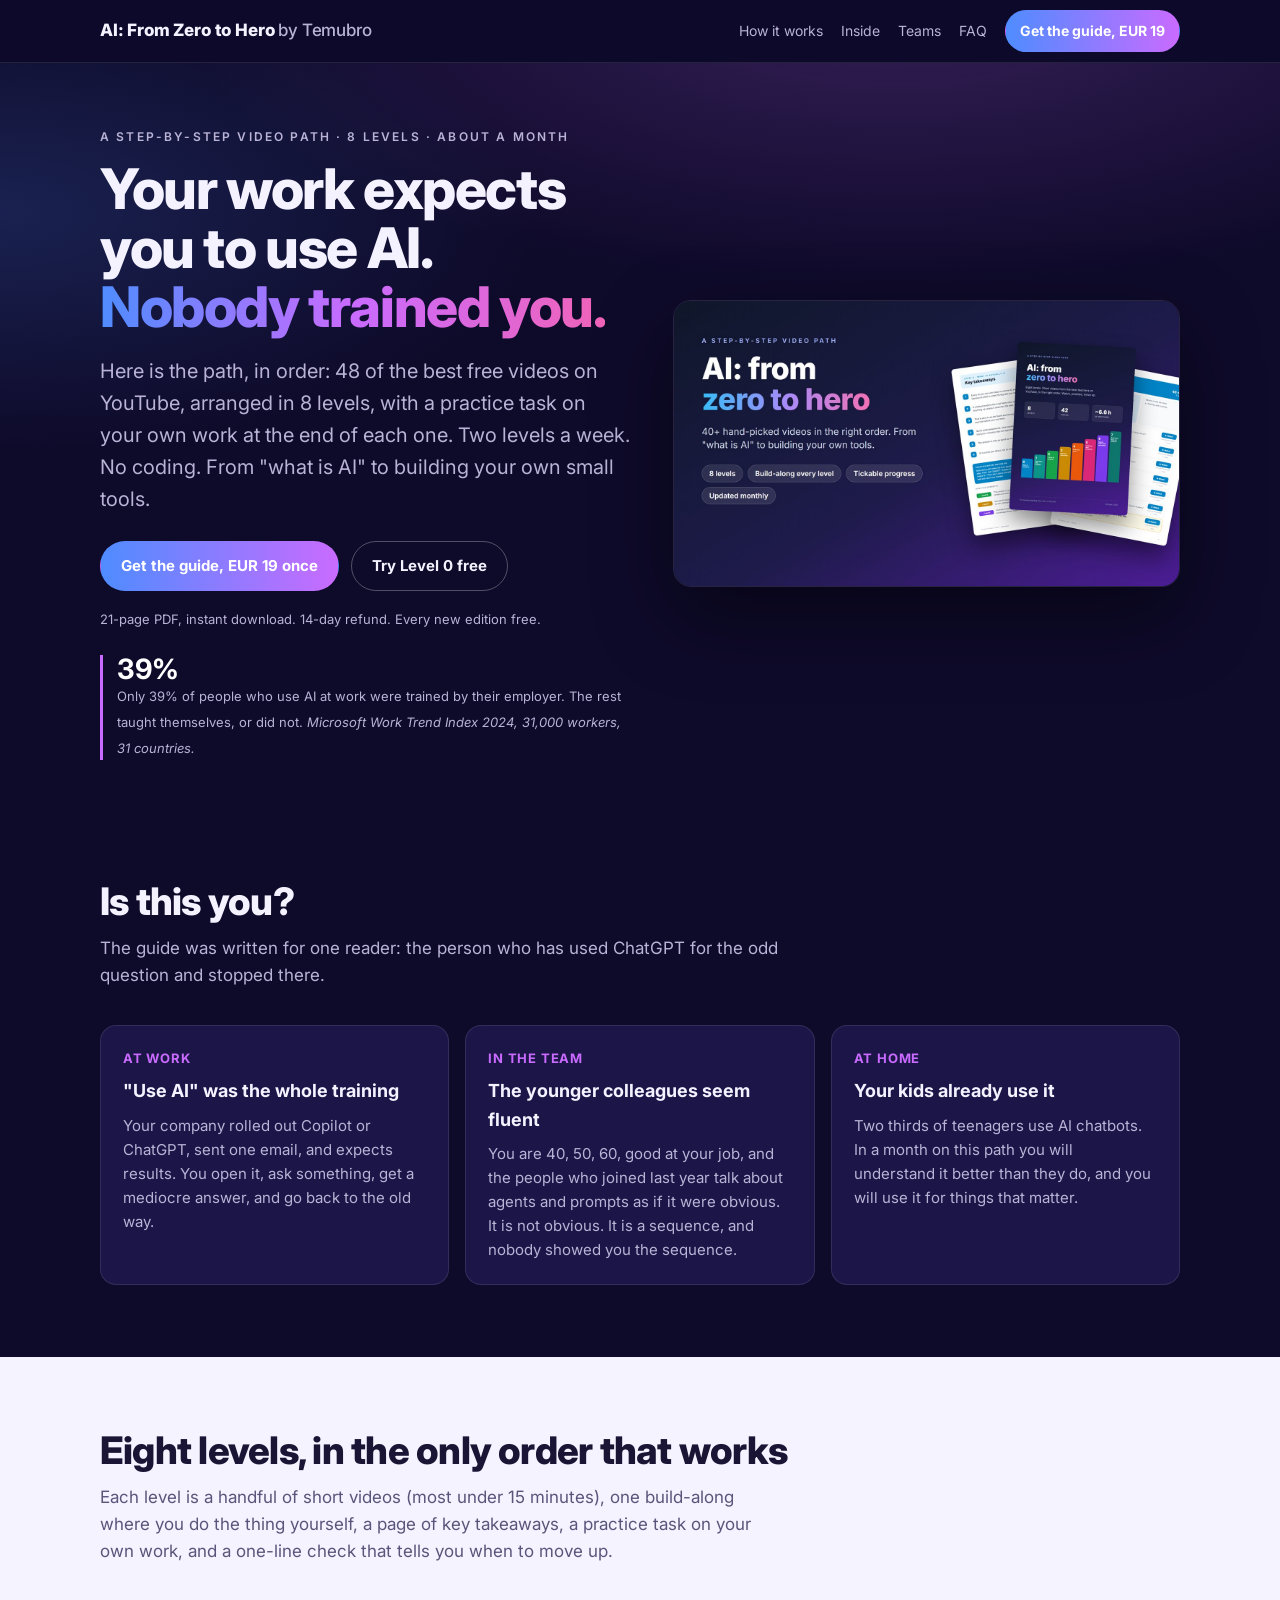
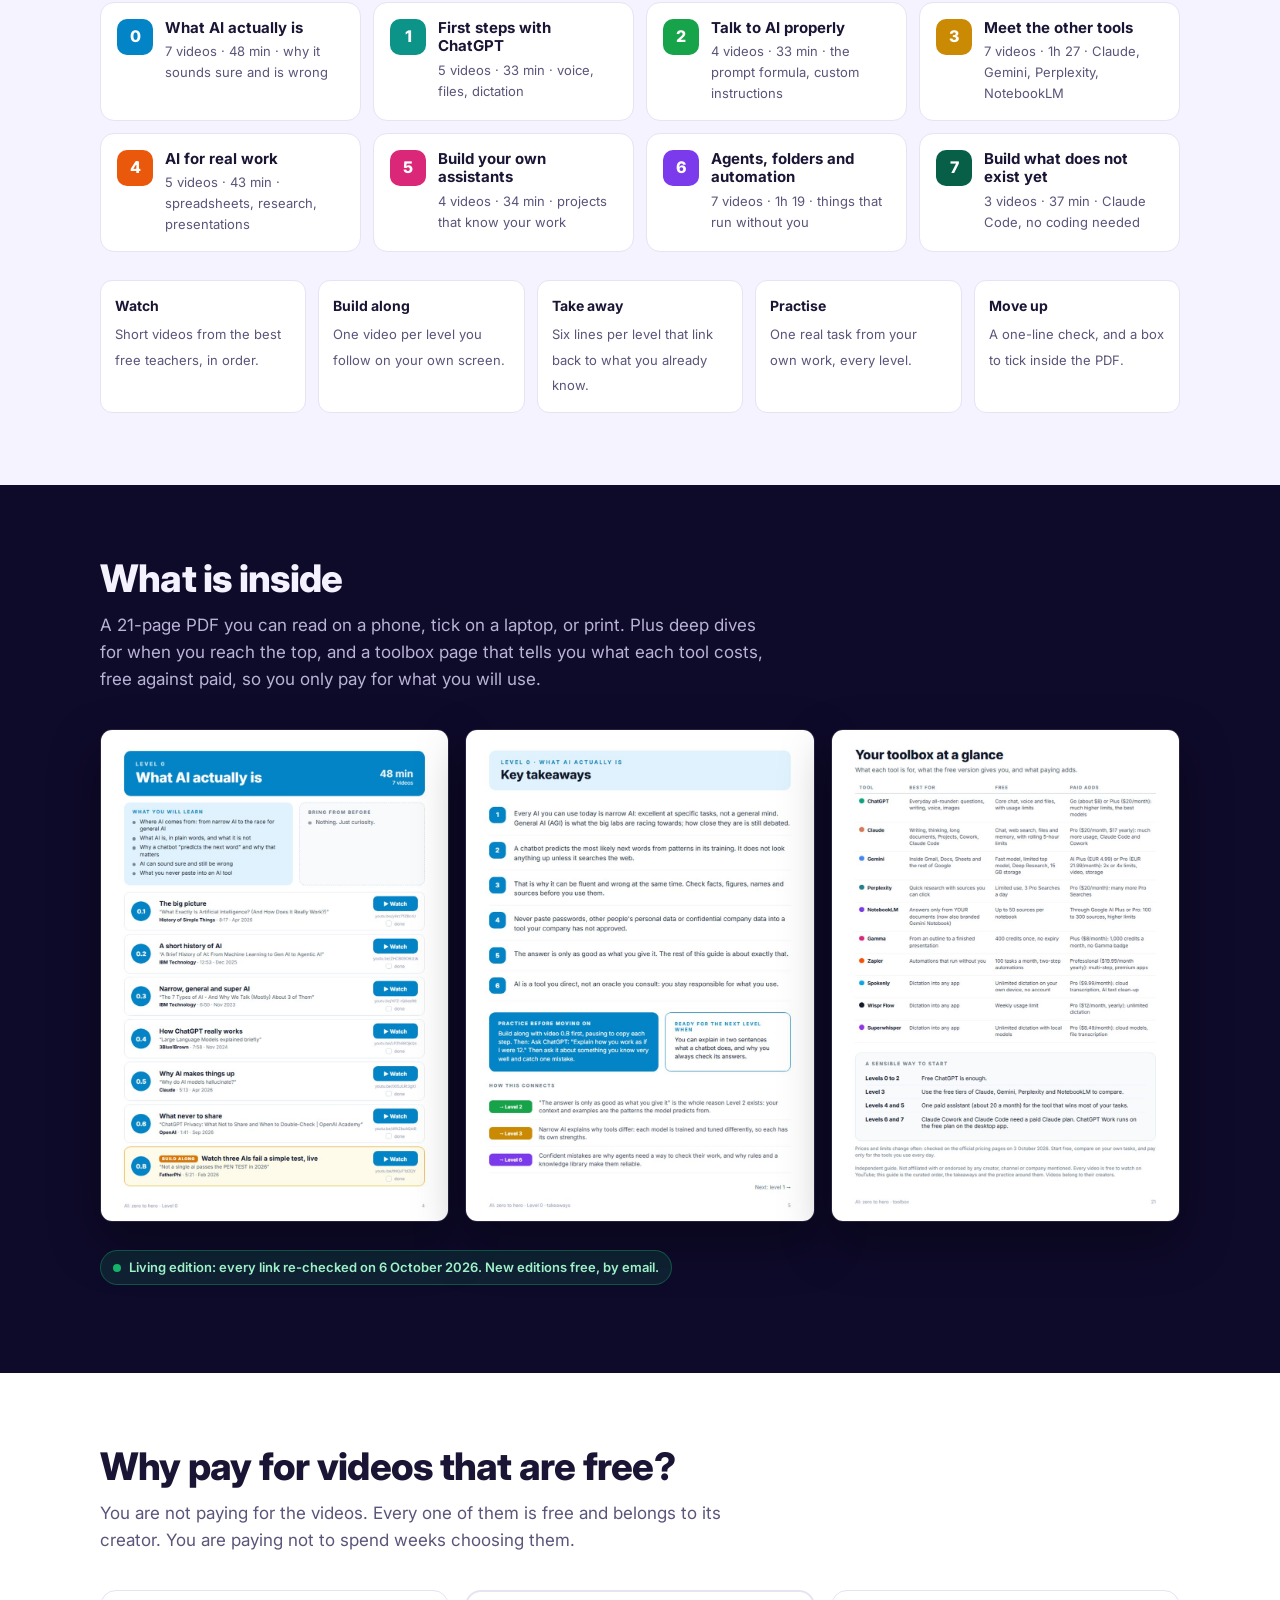
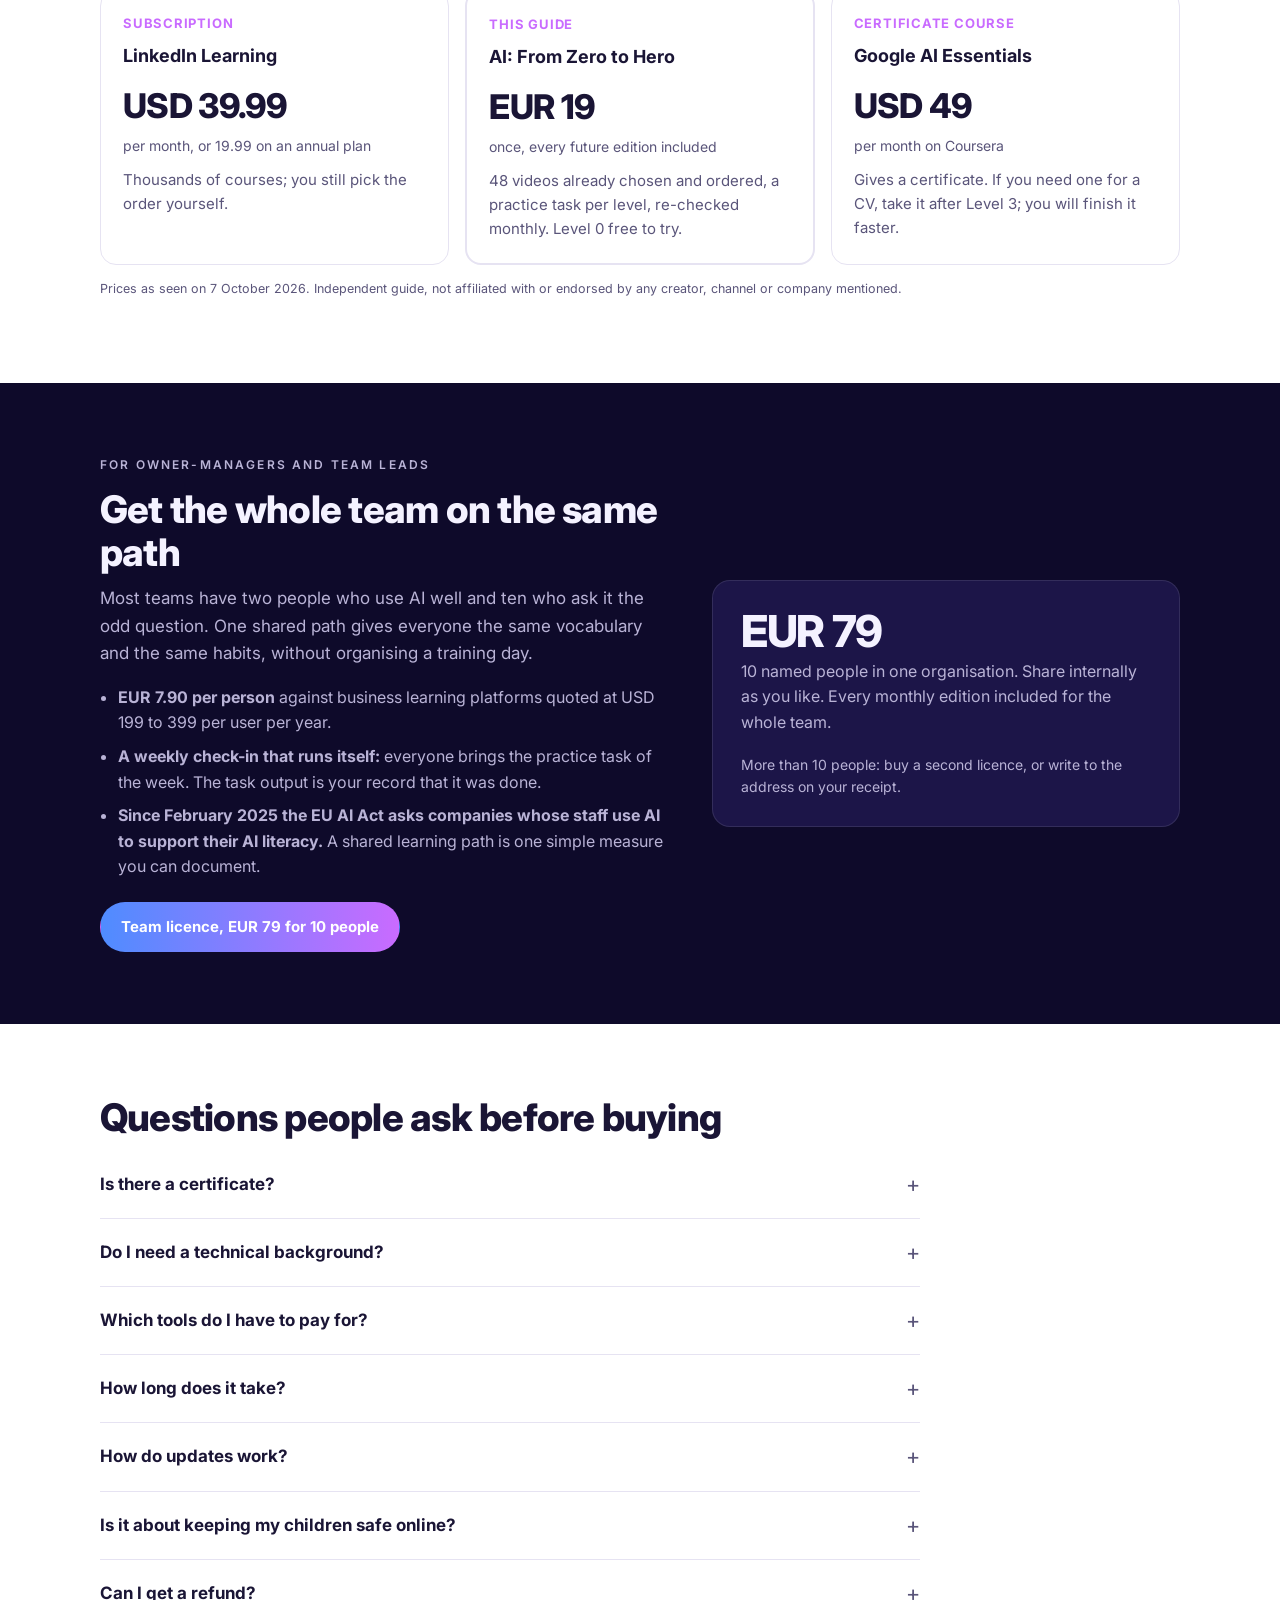
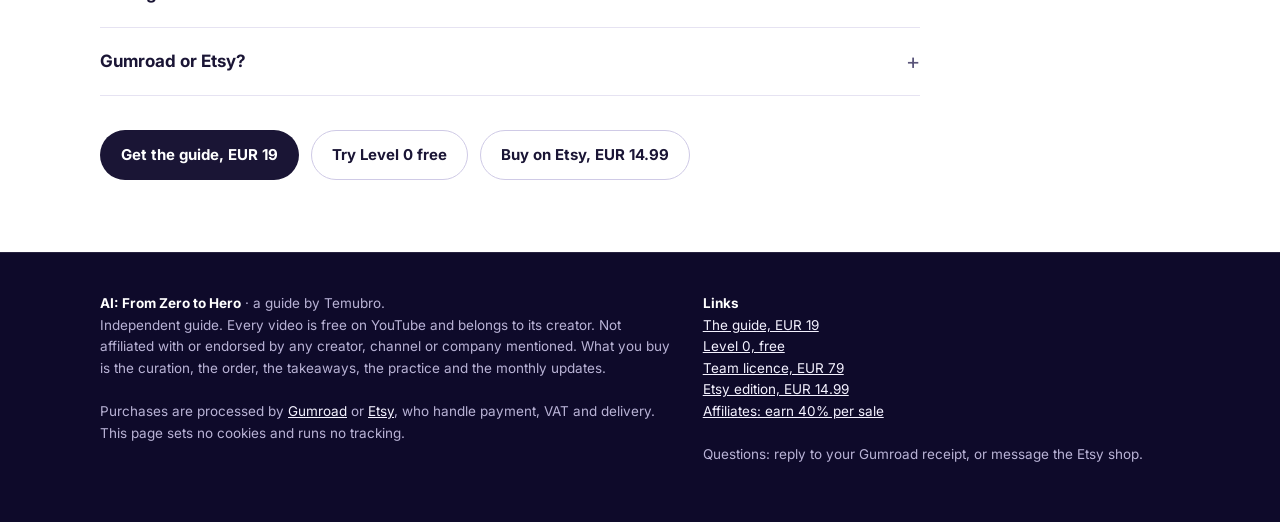
==== index.html @ 5632b6b6 "Landing page v1: AI: From Zero to Hero" ====
<!DOCTYPE html>
<html lang="en">
<head>
<meta charset="utf-8">
<meta name="viewport" content="width=device-width, initial-scale=1">
<title>AI: From Zero to Hero. Learn to use AI at work in about a month, step by step</title>
<meta name="description" content="Your work expects you to use AI and nobody trained you. A step-by-step path of 48 free videos in the right order, with a practice task on your own work at every level. 8 levels, about a month, EUR 19 once. Level 0 is free.">
<link rel="canonical" href="https://temubr0.github.io/">
<meta property="og:type" content="product">
<meta property="og:title" content="AI: From Zero to Hero. Learn to use AI at work in about a month">
<meta property="og:description" content="48 free videos in the right order, a practice task on your own work at every level, re-checked monthly. 8 levels, about a month, EUR 19 once. Level 0 is free.">
<meta property="og:image" content="https://temubr0.github.io/img/og.jpg">
<meta property="og:url" content="https://temubr0.github.io/">
<meta name="twitter:card" content="summary_large_image">
<link rel="icon" href="img/icon.jpg">
<link rel="preconnect" href="https://fonts.googleapis.com">
<link rel="preconnect" href="https://fonts.gstatic.com" crossorigin>
<link href="https://fonts.googleapis.com/css2?family=Inter:wght@400;500;600;700;800&display=swap" rel="stylesheet">
<script type="application/ld+json">
{"@context":"https://schema.org","@type":"Product","name":"AI: From Zero to Hero. The Step-by-Step Video Path","description":"A 21-page PDF guide: 48 hand-picked free YouTube videos arranged in 8 levels, with key takeaways, a practice task and a readiness check per level. Re-verified monthly, every new edition free.","image":"https://temubr0.github.io/img/og.jpg","brand":{"@type":"Brand","name":"Temubro"},"offers":[{"@type":"Offer","price":"19.00","priceCurrency":"EUR","availability":"https://schema.org/InStock","url":"https://temubro.gumroad.com/l/ai-zero-to-hero","name":"Single edition"},{"@type":"Offer","price":"79.00","priceCurrency":"EUR","availability":"https://schema.org/InStock","url":"https://temubro.gumroad.com/l/team-10","name":"Team licence, 10 people"},{"@type":"Offer","price":"0","priceCurrency":"EUR","availability":"https://schema.org/InStock","url":"https://temubro.gumroad.com/l/level-0","name":"Level 0, free"}]}
</script>
<script type="application/ld+json">
{"@context":"https://schema.org","@type":"FAQPage","mainEntity":[
{"@type":"Question","name":"Is there a certificate?","acceptedAnswer":{"@type":"Answer","text":"No. This guide gets you using AI at work. If you need a certificate for a CV, take a certificate course after Level 3; you will finish it faster."}},
{"@type":"Question","name":"Why pay for videos that are free on YouTube?","acceptedAnswer":{"@type":"Answer","text":"You are not paying for the videos. You are paying not to spend weeks choosing them: the order, the takeaways, the practice tasks and the monthly link check are what you buy. Level 0 is free, try it first."}},
{"@type":"Question","name":"Do I need a technical background?","acceptedAnswer":{"@type":"Answer","text":"No. Level 0 starts from what AI actually is. Level 7 has you building a small tool with Claude Code, without writing code."}},
{"@type":"Question","name":"Which tools do I have to pay for?","acceptedAnswer":{"@type":"Answer","text":"None until Level 3. The free versions of ChatGPT, Claude and Gemini are enough for the first levels. The toolbox page lists what each paid plan adds and what it costs, so you decide."}},
{"@type":"Question","name":"How do updates work?","acceptedAnswer":{"@type":"Answer","text":"Every link is re-checked once a month and newer videos replace the old ones. Gumroad buyers receive each new edition by email, free. Etsy buyers register once, free, for the same updates."}},
{"@type":"Question","name":"Can I get a refund?","acceptedAnswer":{"@type":"Answer","text":"Yes, within 14 days of purchase on Gumroad, no questions asked. If a file does not open or a link is dead, write first and it is fixed the same day."}}
]}
</script>
<style>
:root{--bg:#0E0A2A;--bg2:#160F3D;--ink:#F4F2FF;--muted:#B9B3D6;--card:#1C1548;--line:rgba(255,255,255,0.10);--g1:#4F8CFF;--g2:#C96BFF;--pink:#F063B8;--light:#FFFFFF;--lightink:#1A1535;--lightmuted:#5A557A;--lightline:#E6E3F2;--tint:#F5F3FF;--green:#17B26A}
*{box-sizing:border-box}
html{scroll-behavior:smooth}
body{margin:0;font-family:Inter,system-ui,-apple-system,"Segoe UI",Roboto,sans-serif;background:var(--bg);color:var(--ink);line-height:1.6;-webkit-font-smoothing:antialiased}
a{color:inherit}
img{max-width:100%;height:auto;display:block}
.wrap{max-width:1120px;margin:0 auto;padding:0 20px}
.grad{background:linear-gradient(90deg,var(--g1),var(--g2),var(--pink));-webkit-background-clip:text;background-clip:text;color:transparent}
/* nav */
.nav{position:sticky;top:0;z-index:50;background:rgba(14,10,42,0.85);backdrop-filter:saturate(160%) blur(10px);border-bottom:1px solid var(--line)}
.nav .wrap{display:flex;align-items:center;justify-content:space-between;height:62px}
.brand{font-weight:800;letter-spacing:-0.01em;text-decoration:none;font-size:17px}
.brand span{color:var(--muted);font-weight:500}
.navlinks{display:flex;gap:18px;align-items:center}
.navlinks a.lnk{color:var(--muted);text-decoration:none;font-size:14px}
.btn{display:inline-flex;align-items:center;justify-content:center;gap:8px;padding:12px 20px;border-radius:999px;font-weight:700;text-decoration:none;font-size:15px;border:1px solid transparent;transition:transform .12s ease,opacity .12s ease;white-space:nowrap}
.btn:hover{transform:translateY(-1px)}
.btn.primary{background:linear-gradient(90deg,var(--g1),var(--g2));color:#fff}
.btn.ghost{border-color:rgba(255,255,255,0.28);color:var(--ink);background:transparent}
.btn.light{background:var(--lightink);color:#fff}
.btn.small{padding:9px 14px;font-size:14px}
/* hero */
.hero{padding:64px 0 48px;background:radial-gradient(1200px 500px at 70% -10%,rgba(201,107,255,0.22),transparent 60%),radial-gradient(900px 400px at 0% 20%,rgba(79,140,255,0.18),transparent 60%)}
.hero .wrap{display:grid;grid-template-columns:1.05fr 1fr;gap:40px;align-items:center}
.eyebrow{font-size:12px;letter-spacing:0.18em;text-transform:uppercase;color:var(--muted);font-weight:600;margin:0 0 14px}
h1{font-size:clamp(34px,5vw,56px);line-height:1.05;letter-spacing:-0.025em;margin:0 0 18px;font-weight:800}
.lead{font-size:clamp(17px,1.6vw,20px);color:var(--muted);margin:0 0 26px;max-width:560px}
.ctas{display:flex;gap:12px;flex-wrap:wrap;align-items:center}
.ctas .note{font-size:13px;color:var(--muted);width:100%;margin-top:6px}
.herocard{border-radius:18px;overflow:hidden;box-shadow:0 30px 80px rgba(0,0,0,0.45);border:1px solid var(--line)}
.stat{margin-top:26px;display:flex;gap:14px;align-items:flex-start;border-left:3px solid var(--g2);padding-left:14px;max-width:560px}
.stat b{font-size:28px;line-height:1;display:block;color:#fff}
.stat span{font-size:13px;color:var(--muted)}
/* generic sections */
section{padding:72px 0}
section.light{background:var(--light);color:var(--lightink)}
section.tint{background:var(--tint);color:var(--lightink)}
h2{font-size:clamp(26px,3.4vw,38px);letter-spacing:-0.02em;line-height:1.12;margin:0 0 12px;font-weight:800}
.sub{font-size:17px;color:var(--muted);max-width:680px;margin:0 0 36px}
section.light .sub,section.tint .sub{color:var(--lightmuted)}
.cards{display:grid;grid-template-columns:repeat(3,1fr);gap:16px}
.card{background:var(--card);border:1px solid var(--line);border-radius:16px;padding:22px}
.card h3{margin:0 0 8px;font-size:18px}
.card p{margin:0;color:var(--muted);font-size:15px}
section.light .card,section.tint .card{background:#fff;border-color:var(--lightline)}
section.light .card p,section.tint .card p{color:var(--lightmuted)}
.q{font-size:13px;color:var(--g2);font-weight:700;letter-spacing:0.06em;text-transform:uppercase;margin-bottom:8px;display:block}
/* levels */
.levels{display:grid;grid-template-columns:repeat(4,1fr);gap:12px}
.lv{background:#fff;border:1px solid var(--lightline);border-radius:14px;padding:16px;display:flex;gap:12px;align-items:flex-start}
.lv .n{width:36px;height:36px;border-radius:10px;color:#fff;font-weight:800;display:flex;align-items:center;justify-content:center;flex-shrink:0}
.lv b{display:block;font-size:15px;line-height:1.25}
.lv small{color:var(--lightmuted);font-size:13px;display:block;margin-top:4px}
.mech{display:grid;grid-template-columns:repeat(5,1fr);gap:12px;margin-top:28px}
.mech div{background:#fff;border:1px solid var(--lightline);border-radius:12px;padding:14px}
.mech div b{display:block;font-size:14px;margin-bottom:4px}
.mech div span{font-size:13px;color:var(--lightmuted)}
/* gallery */
.gal{display:grid;grid-template-columns:repeat(3,1fr);gap:16px}
.gal img{border-radius:12px;border:1px solid var(--line);box-shadow:0 20px 50px rgba(0,0,0,0.35)}
/* compare */
.cmp{display:grid;grid-template-columns:repeat(3,1fr);gap:16px}
.cmp .card{text-align:left}
.cmp .price{font-size:34px;font-weight:800;letter-spacing:-0.02em;margin:6px 0 2px}
.cmp .per{color:var(--lightmuted);font-size:14px}
.cmp .hi{border:2px solid var(--g2)}
.fine{font-size:12.5px;color:var(--lightmuted);margin-top:14px}
/* team */
.team{display:grid;grid-template-columns:1.1fr 0.9fr;gap:40px;align-items:center}
.team ul{padding-left:18px;color:var(--muted);margin:0 0 22px}
.team li{margin-bottom:8px}
.pricebox{background:var(--card);border:1px solid var(--line);border-radius:18px;padding:28px}
.pricebox .big{font-size:44px;font-weight:800;letter-spacing:-0.03em;line-height:1}
.pricebox .sm{color:var(--muted);margin:6px 0 18px}
/* faq */
.faq{max-width:820px}
details{border-bottom:1px solid var(--lightline);padding:16px 0}
summary{cursor:pointer;font-weight:700;font-size:17px;list-style:none;display:flex;justify-content:space-between;align-items:center}
summary::after{content:"+";font-weight:400;font-size:22px;color:var(--lightmuted)}
details[open] summary::after{content:"\2013"}
details p{margin:10px 0 0;color:var(--lightmuted)}
/* footer */
footer{padding:40px 0 56px;border-top:1px solid var(--line);color:var(--muted);font-size:13.5px}
footer .wrap{display:grid;grid-template-columns:1.2fr 1fr;gap:30px}
footer a{color:var(--ink)}
.updated{display:inline-flex;align-items:center;gap:8px;background:rgba(23,178,106,0.14);border:1px solid rgba(23,178,106,0.35);color:#9FF0C8;border-radius:999px;padding:6px 12px;font-size:13px;font-weight:600}
.updated i{width:8px;height:8px;border-radius:50%;background:var(--green);display:inline-block}
@media (max-width:900px){
 .hero .wrap{grid-template-columns:1fr}
 .hero{padding:44px 0 36px}
 .cards,.cmp,.gal{grid-template-columns:1fr}
 .levels{grid-template-columns:1fr 1fr}
 .mech{grid-template-columns:1fr 1fr}
 .team{grid-template-columns:1fr}
 footer .wrap{grid-template-columns:1fr}
 .navlinks a.lnk{display:none}
 section{padding:56px 0}
}
@media (max-width:520px){.levels{grid-template-columns:1fr}.mech{grid-template-columns:1fr}.brand span{display:none}.brand{font-size:15px}.btn.small{padding:8px 12px;font-size:13px}.hero .ctas .btn{width:100%}}
</style>
</head>
<body>

<nav class="nav"><div class="wrap">
  <a class="brand" href="#top">AI: From Zero to Hero <span>by Temubro</span></a>
  <div class="navlinks">
    <a class="lnk" href="#how">How it works</a>
    <a class="lnk" href="#inside">Inside</a>
    <a class="lnk" href="#teams">Teams</a>
    <a class="lnk" href="#faq">FAQ</a>
    <a class="btn primary small" href="https://temubro.gumroad.com/l/ai-zero-to-hero">Get the guide, EUR 19</a>
  </div>
</div></nav>

<header class="hero" id="top"><div class="wrap">
  <div>
    <p class="eyebrow">A step-by-step video path &middot; 8 levels &middot; about a month</p>
    <h1>Your work expects you to use AI. <span class="grad">Nobody trained you.</span></h1>
    <p class="lead">Here is the path, in order: 48 of the best free videos on YouTube, arranged in 8 levels, with a practice task on your own work at the end of each one. Two levels a week. No coding. From "what is AI" to building your own small tools.</p>
    <div class="ctas">
      <a class="btn primary" href="https://temubro.gumroad.com/l/ai-zero-to-hero">Get the guide, EUR 19 once</a>
      <a class="btn ghost" href="https://temubro.gumroad.com/l/level-0">Try Level 0 free</a>
      <span class="note">21-page PDF, instant download. 14-day refund. Every new edition free.</span>
    </div>
    <div class="stat"><div><b>39%</b><span>Only 39% of people who use AI at work were trained by their employer. The rest taught themselves, or did not. <em>Microsoft Work Trend Index 2024, 31,000 workers, 31 countries.</em></span></div></div>
  </div>
  <div class="herocard"><img src="img/cover.jpg" alt="AI: From Zero to Hero guide cover, with the level map and a takeaways page" width="1400" height="788"></div>
</div></header>

<section><div class="wrap">
  <h2>Is this you?</h2>
  <p class="sub">The guide was written for one reader: the person who has used ChatGPT for the odd question and stopped there.</p>
  <div class="cards">
    <div class="card"><span class="q">At work</span><h3>"Use AI" was the whole training</h3><p>Your company rolled out Copilot or ChatGPT, sent one email, and expects results. You open it, ask something, get a mediocre answer, and go back to the old way.</p></div>
    <div class="card"><span class="q">In the team</span><h3>The younger colleagues seem fluent</h3><p>You are 40, 50, 60, good at your job, and the people who joined last year talk about agents and prompts as if it were obvious. It is not obvious. It is a sequence, and nobody showed you the sequence.</p></div>
    <div class="card"><span class="q">At home</span><h3>Your kids already use it</h3><p>Two thirds of teenagers use AI chatbots. In a month on this path you will understand it better than they do, and you will use it for things that matter.</p></div>
  </div>
</div></section>

<section class="tint" id="how"><div class="wrap">
  <h2>Eight levels, in the only order that works</h2>
  <p class="sub">Each level is a handful of short videos (most under 15 minutes), one build-along where you do the thing yourself, a page of key takeaways, a practice task on your own work, and a one-line check that tells you when to move up.</p>
  <div class="levels">
    <div class="lv"><div class="n" style="background:#0284C7">0</div><div><b>What AI actually is</b><small>7 videos &middot; 48 min &middot; why it sounds sure and is wrong</small></div></div>
    <div class="lv"><div class="n" style="background:#0D9488">1</div><div><b>First steps with ChatGPT</b><small>5 videos &middot; 33 min &middot; voice, files, dictation</small></div></div>
    <div class="lv"><div class="n" style="background:#16A34A">2</div><div><b>Talk to AI properly</b><small>4 videos &middot; 33 min &middot; the prompt formula, custom instructions</small></div></div>
    <div class="lv"><div class="n" style="background:#CA8A04">3</div><div><b>Meet the other tools</b><small>7 videos &middot; 1h 27 &middot; Claude, Gemini, Perplexity, NotebookLM</small></div></div>
    <div class="lv"><div class="n" style="background:#EA580C">4</div><div><b>AI for real work</b><small>5 videos &middot; 43 min &middot; spreadsheets, research, presentations</small></div></div>
    <div class="lv"><div class="n" style="background:#DB2777">5</div><div><b>Build your own assistants</b><small>4 videos &middot; 34 min &middot; projects that know your work</small></div></div>
    <div class="lv"><div class="n" style="background:#7C3AED">6</div><div><b>Agents, folders and automation</b><small>7 videos &middot; 1h 19 &middot; things that run without you</small></div></div>
    <div class="lv"><div class="n" style="background:#065F46">7</div><div><b>Build what does not exist yet</b><small>3 videos &middot; 37 min &middot; Claude Code, no coding needed</small></div></div>
  </div>
  <div class="mech">
    <div><b>Watch</b><span>Short videos from the best free teachers, in order.</span></div>
    <div><b>Build along</b><span>One video per level you follow on your own screen.</span></div>
    <div><b>Take away</b><span>Six lines per level that link back to what you already know.</span></div>
    <div><b>Practise</b><span>One real task from your own work, every level.</span></div>
    <div><b>Move up</b><span>A one-line check, and a box to tick inside the PDF.</span></div>
  </div>
</div></section>

<section id="inside"><div class="wrap">
  <h2>What is inside</h2>
  <p class="sub">A 21-page PDF you can read on a phone, tick on a laptop, or print. Plus deep dives for when you reach the top, and a toolbox page that tells you what each tool costs, free against paid, so you only pay for what you will use.</p>
  <div class="gal">
    <img src="img/p1.jpg" alt="A level page: the videos in order, with build-along marked" loading="lazy" width="900" height="1273">
    <img src="img/p2.jpg" alt="A key takeaways page with the practice task and the readiness check" loading="lazy" width="900" height="1273">
    <img src="img/p3.jpg" alt="The toolbox page: what ChatGPT, Claude, Gemini, Perplexity and NotebookLM cost, free against paid" loading="lazy" width="900" height="1273">
  </div>
  <p style="margin-top:28px"><span class="updated"><i></i>Living edition: every link re-checked on 6 October 2026. New editions free, by email.</span></p>
</div></section>

<section class="light"><div class="wrap">
  <h2>Why pay for videos that are free?</h2>
  <p class="sub">You are not paying for the videos. Every one of them is free and belongs to its creator. You are paying not to spend weeks choosing them.</p>
  <div class="cmp">
    <div class="card"><span class="q">Subscription</span><h3>LinkedIn Learning</h3><div class="price">USD 39.99</div><div class="per">per month, or 19.99 on an annual plan</div><p style="margin-top:10px">Thousands of courses; you still pick the order yourself.</p></div>
    <div class="card hi"><span class="q">This guide</span><h3>AI: From Zero to Hero</h3><div class="price">EUR 19</div><div class="per">once, every future edition included</div><p style="margin-top:10px">48 videos already chosen and ordered, a practice task per level, re-checked monthly. Level 0 free to try.</p></div>
    <div class="card"><span class="q">Certificate course</span><h3>Google AI Essentials</h3><div class="price">USD 49</div><div class="per">per month on Coursera</div><p style="margin-top:10px">Gives a certificate. If you need one for a CV, take it after Level 3; you will finish it faster.</p></div>
  </div>
  <p class="fine">Prices as seen on 7 October 2026. Independent guide, not affiliated with or endorsed by any creator, channel or company mentioned.</p>
</div></section>

<section id="teams"><div class="wrap team">
  <div>
    <p class="eyebrow">For owner-managers and team leads</p>
    <h2>Get the whole team on the same path</h2>
    <p class="sub" style="margin-bottom:18px">Most teams have two people who use AI well and ten who ask it the odd question. One shared path gives everyone the same vocabulary and the same habits, without organising a training day.</p>
    <ul>
      <li><b>EUR 7.90 per person</b> against business learning platforms quoted at USD 199 to 399 per user per year.</li>
      <li><b>A weekly check-in that runs itself:</b> everyone brings the practice task of the week. The task output is your record that it was done.</li>
      <li><b>Since February 2025 the EU AI Act asks companies whose staff use AI to support their AI literacy.</b> A shared learning path is one simple measure you can document.</li>
    </ul>
    <a class="btn primary" href="https://temubro.gumroad.com/l/team-10">Team licence, EUR 79 for 10 people</a>
  </div>
  <div class="pricebox">
    <div class="big">EUR 79</div>
    <div class="sm">10 named people in one organisation. Share internally as you like. Every monthly edition included for the whole team.</div>
    <div style="color:var(--muted);font-size:14px">More than 10 people: buy a second licence, or write to the address on your receipt.</div>
  </div>
</div></section>

<section class="light" id="faq"><div class="wrap">
  <h2>Questions people ask before buying</h2>
  <div class="faq">
    <details><summary>Is there a certificate?</summary><p>No. This guide gets you using AI at work. If you need a certificate for a CV, take a certificate course after Level 3; you will finish it faster.</p></details>
    <details><summary>Do I need a technical background?</summary><p>No. Level 0 starts from what AI actually is and what you should never paste into it. Level 7 has you building a small tool with Claude Code without writing a line of code.</p></details>
    <details><summary>Which tools do I have to pay for?</summary><p>None until Level 3. The free versions of ChatGPT, Claude and Gemini are enough for the first levels. The toolbox page lists what each paid plan adds and what it costs, so you decide, with numbers.</p></details>
    <details><summary>How long does it take?</summary><p>About six and a half hours of video across the eight levels, plus your practice tasks. Two levels a week is the pace that works: about a month.</p></details>
    <details><summary>How do updates work?</summary><p>Every link is re-checked once a month and newer videos replace the old ones. Gumroad buyers receive each new edition by email, free. Etsy buyers register once, free, for the same updates (page 3 of the PDF tells you where).</p></details>
    <details><summary>Is it about keeping my children safe online?</summary><p>No, it is about you learning to use AI yourself. For family safety, Common Sense Media publishes free guides; this path makes you the parent who actually understands the tool.</p></details>
    <details><summary>Can I get a refund?</summary><p>Yes, within 14 days of purchase on Gumroad, no questions asked. If a file does not open or a link is dead, write first and it is fixed the same day.</p></details>
    <details><summary>Gumroad or Etsy?</summary><p>Same guide. Gumroad (EUR 19) sends you every new edition automatically. The Etsy edition (EUR 14.99) is a snapshot of the current month; you register once for free updates.</p></details>
  </div>
  <div style="margin-top:34px;display:flex;gap:12px;flex-wrap:wrap">
    <a class="btn light" href="https://temubro.gumroad.com/l/ai-zero-to-hero">Get the guide, EUR 19</a>
    <a class="btn ghost" style="color:var(--lightink);border-color:#CFCAE6" href="https://temubro.gumroad.com/l/level-0">Try Level 0 free</a>
    <a class="btn ghost" style="color:var(--lightink);border-color:#CFCAE6" href="https://temubro.etsy.com">Buy on Etsy, EUR 14.99</a>
  </div>
</div></section>

<footer><div class="wrap">
  <div>
    <b style="color:#fff">AI: From Zero to Hero</b> &middot; a guide by Temubro.<br>
    Independent guide. Every video is free on YouTube and belongs to its creator. Not affiliated with or endorsed by any creator, channel or company mentioned. What you buy is the curation, the order, the takeaways, the practice and the monthly updates.<br><br>
    Purchases are processed by <a href="https://temubro.gumroad.com">Gumroad</a> or <a href="https://temubro.etsy.com">Etsy</a>, who handle payment, VAT and delivery. This page sets no cookies and runs no tracking.
  </div>
  <div>
    <b style="color:#fff">Links</b><br>
    <a href="https://temubro.gumroad.com/l/ai-zero-to-hero">The guide, EUR 19</a><br>
    <a href="https://temubro.gumroad.com/l/level-0">Level 0, free</a><br>
    <a href="https://temubro.gumroad.com/l/team-10">Team licence, EUR 79</a><br>
    <a href="https://temubro.etsy.com">Etsy edition, EUR 14.99</a><br>
    <a href="https://temubro.gumroad.com/affiliates">Affiliates: earn 40% per sale</a><br><br>
    Questions: reply to your Gumroad receipt, or message the Etsy shop.
  </div>
</div></footer>

</body>
</html>
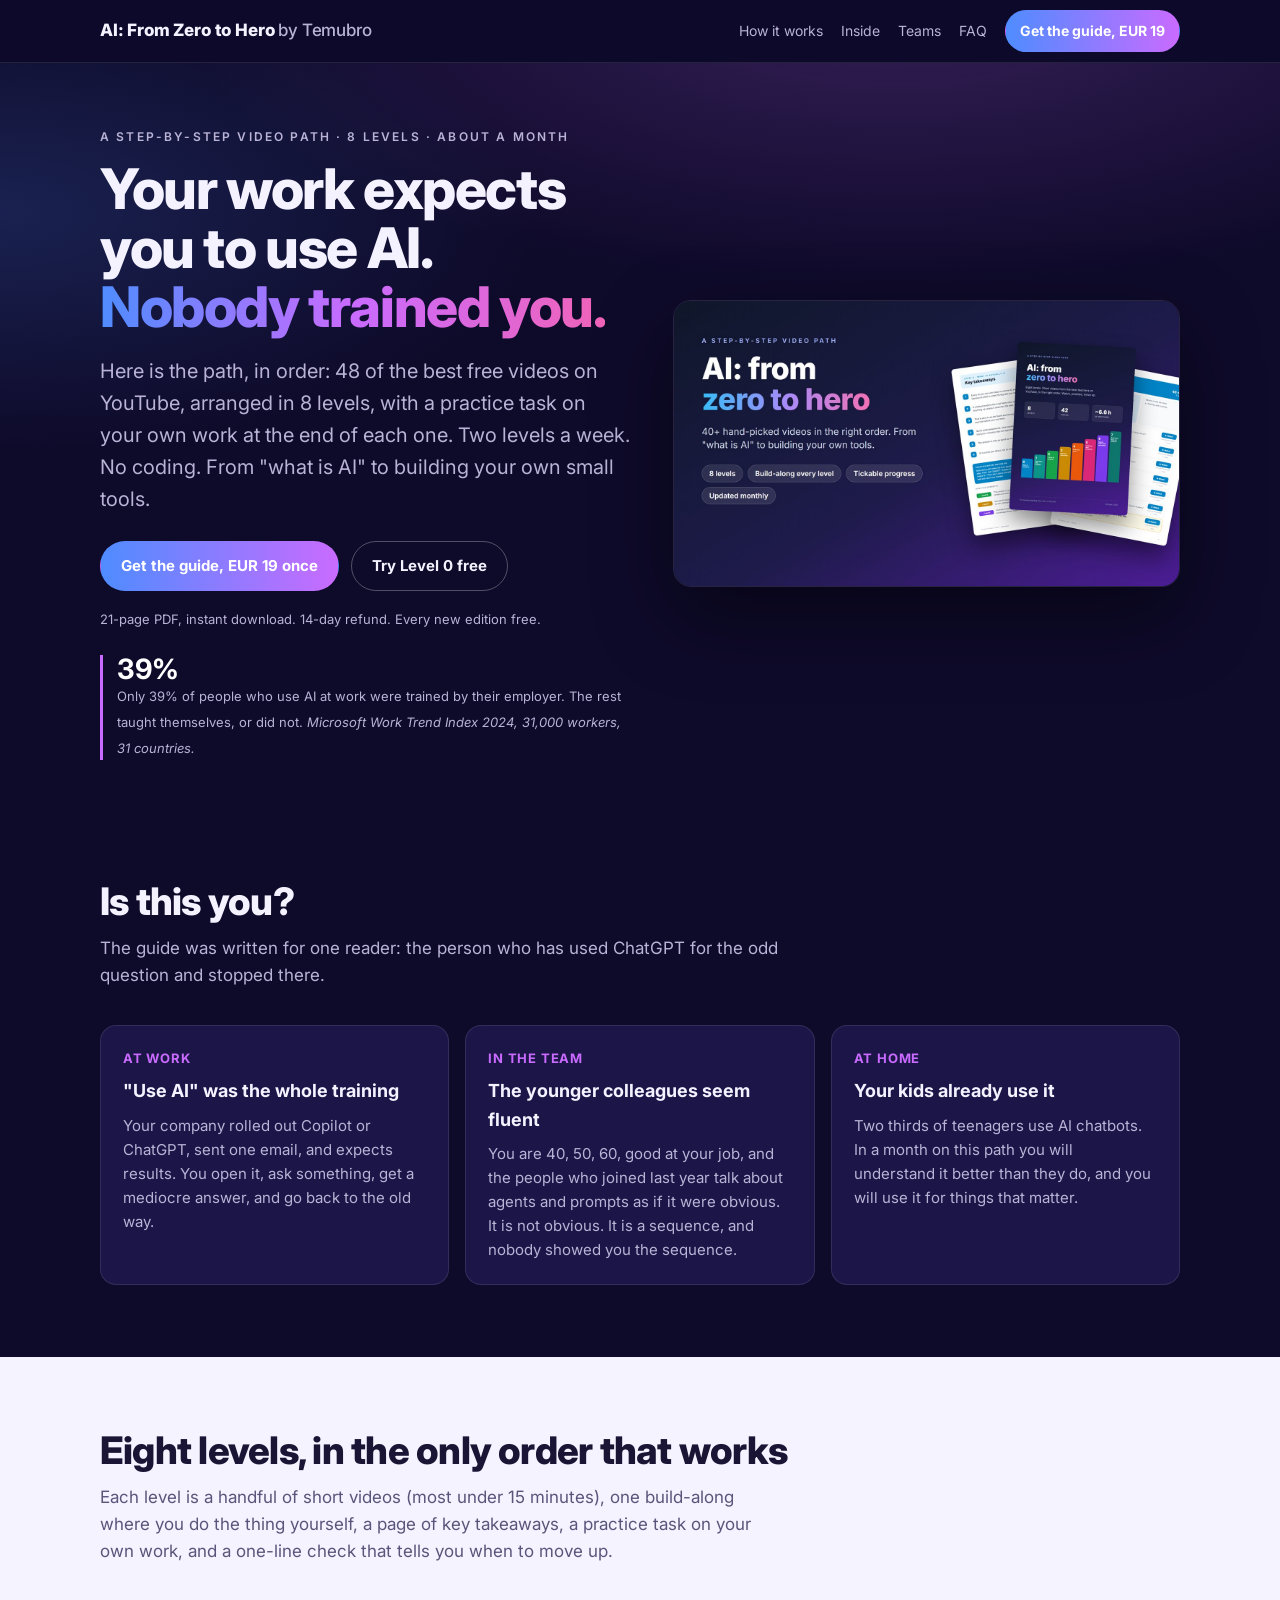
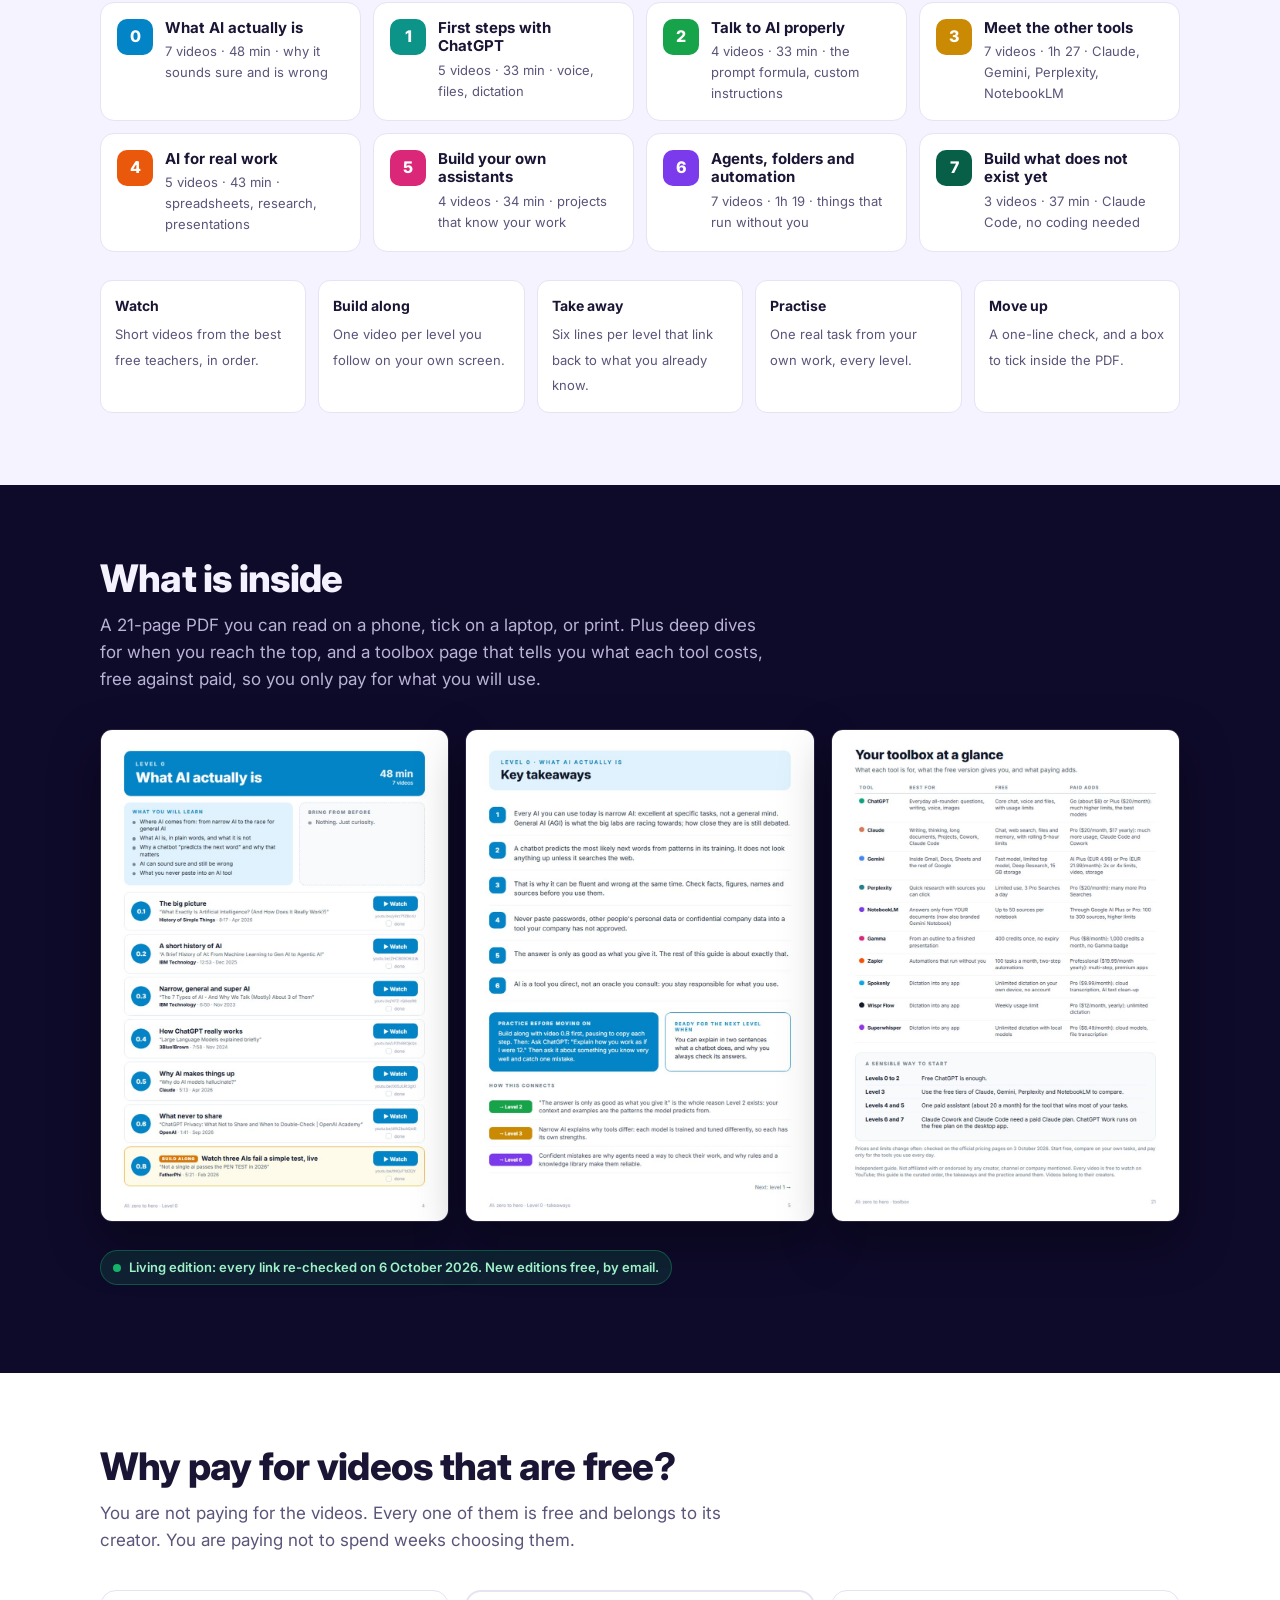
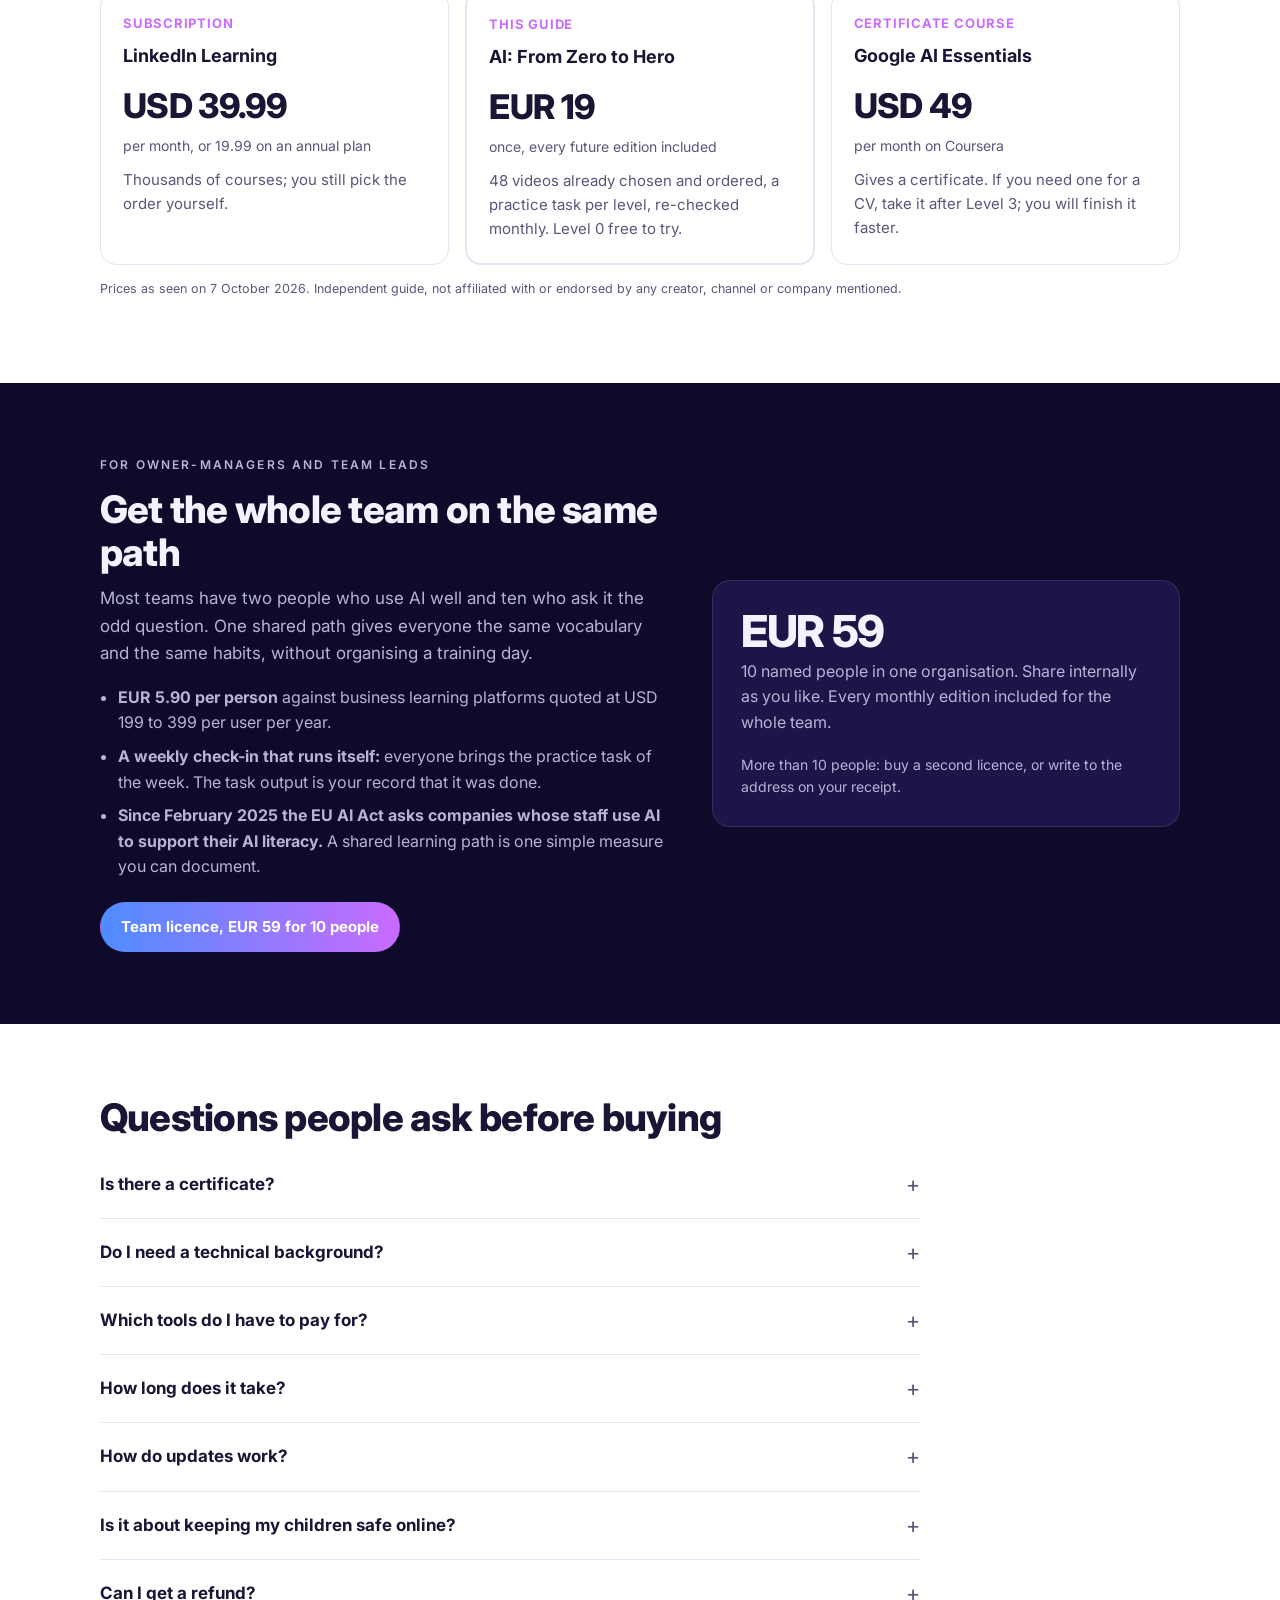
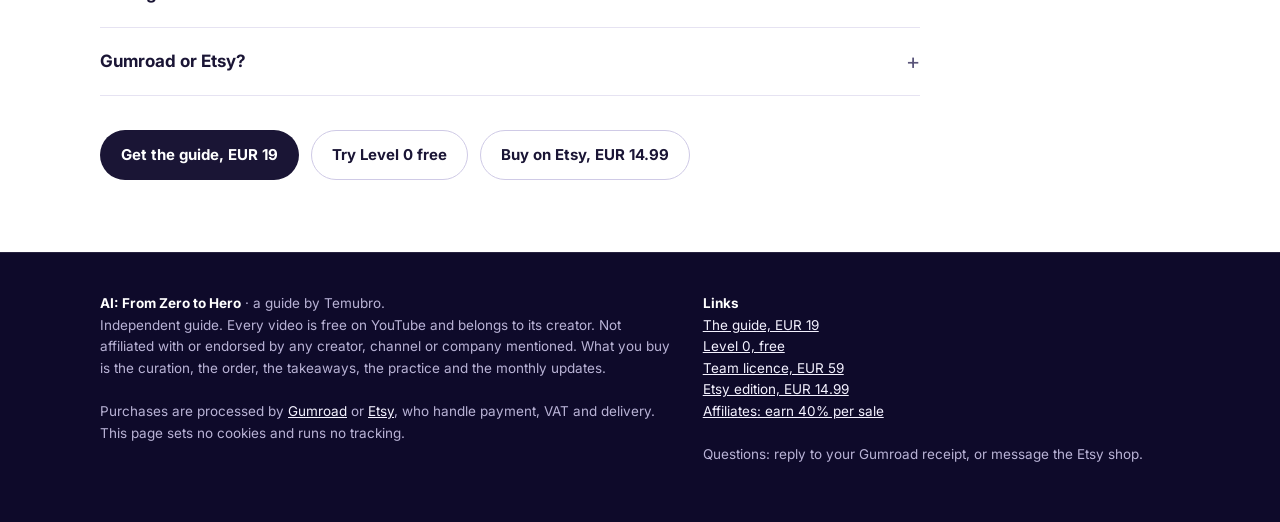
==== commit 525221cc: "Team licence EUR 59" ====
--- a/index.html
+++ b/index.html
@@ -17,7 +17,7 @@
 <link rel="preconnect" href="https://fonts.gstatic.com" crossorigin>
 <link href="https://fonts.googleapis.com/css2?family=Inter:wght@400;500;600;700;800&display=swap" rel="stylesheet">
 <script type="application/ld+json">
-{"@context":"https://schema.org","@type":"Product","name":"AI: From Zero to Hero. The Step-by-Step Video Path","description":"A 21-page PDF guide: 48 hand-picked free YouTube videos arranged in 8 levels, with key takeaways, a practice task and a readiness check per level. Re-verified monthly, every new edition free.","image":"https://temubr0.github.io/img/og.jpg","brand":{"@type":"Brand","name":"Temubro"},"offers":[{"@type":"Offer","price":"19.00","priceCurrency":"EUR","availability":"https://schema.org/InStock","url":"https://temubro.gumroad.com/l/ai-zero-to-hero","name":"Single edition"},{"@type":"Offer","price":"79.00","priceCurrency":"EUR","availability":"https://schema.org/InStock","url":"https://temubro.gumroad.com/l/team-10","name":"Team licence, 10 people"},{"@type":"Offer","price":"0","priceCurrency":"EUR","availability":"https://schema.org/InStock","url":"https://temubro.gumroad.com/l/level-0","name":"Level 0, free"}]}
+{"@context":"https://schema.org","@type":"Product","name":"AI: From Zero to Hero. The Step-by-Step Video Path","description":"A 21-page PDF guide: 48 hand-picked free YouTube videos arranged in 8 levels, with key takeaways, a practice task and a readiness check per level. Re-verified monthly, every new edition free.","image":"https://temubr0.github.io/img/og.jpg","brand":{"@type":"Brand","name":"Temubro"},"offers":[{"@type":"Offer","price":"19.00","priceCurrency":"EUR","availability":"https://schema.org/InStock","url":"https://temubro.gumroad.com/l/ai-zero-to-hero","name":"Single edition"},{"@type":"Offer","price":"59.00","priceCurrency":"EUR","availability":"https://schema.org/InStock","url":"https://temubro.gumroad.com/l/team-10","name":"Team licence, 10 people"},{"@type":"Offer","price":"0","priceCurrency":"EUR","availability":"https://schema.org/InStock","url":"https://temubro.gumroad.com/l/level-0","name":"Level 0, free"}]}
 </script>
 <script type="application/ld+json">
 {"@context":"https://schema.org","@type":"FAQPage","mainEntity":[
@@ -219,14 +219,14 @@
     <h2>Get the whole team on the same path</h2>
     <p class="sub" style="margin-bottom:18px">Most teams have two people who use AI well and ten who ask it the odd question. One shared path gives everyone the same vocabulary and the same habits, without organising a training day.</p>
     <ul>
-      <li><b>EUR 7.90 per person</b> against business learning platforms quoted at USD 199 to 399 per user per year.</li>
+      <li><b>EUR 5.90 per person</b> against business learning platforms quoted at USD 199 to 399 per user per year.</li>
       <li><b>A weekly check-in that runs itself:</b> everyone brings the practice task of the week. The task output is your record that it was done.</li>
       <li><b>Since February 2025 the EU AI Act asks companies whose staff use AI to support their AI literacy.</b> A shared learning path is one simple measure you can document.</li>
     </ul>
-    <a class="btn primary" href="https://temubro.gumroad.com/l/team-10">Team licence, EUR 79 for 10 people</a>
+    <a class="btn primary" href="https://temubro.gumroad.com/l/team-10">Team licence, EUR 59 for 10 people</a>
   </div>
   <div class="pricebox">
-    <div class="big">EUR 79</div>
+    <div class="big">EUR 59</div>
     <div class="sm">10 named people in one organisation. Share internally as you like. Every monthly edition included for the whole team.</div>
     <div style="color:var(--muted);font-size:14px">More than 10 people: buy a second licence, or write to the address on your receipt.</div>
   </div>
@@ -261,7 +261,7 @@
     <b style="color:#fff">Links</b><br>
     <a href="https://temubro.gumroad.com/l/ai-zero-to-hero">The guide, EUR 19</a><br>
     <a href="https://temubro.gumroad.com/l/level-0">Level 0, free</a><br>
-    <a href="https://temubro.gumroad.com/l/team-10">Team licence, EUR 79</a><br>
+    <a href="https://temubro.gumroad.com/l/team-10">Team licence, EUR 59</a><br>
     <a href="https://temubro.etsy.com">Etsy edition, EUR 14.99</a><br>
     <a href="https://temubro.gumroad.com/affiliates">Affiliates: earn 40% per sale</a><br><br>
     Questions: reply to your Gumroad receipt, or message the Etsy shop.
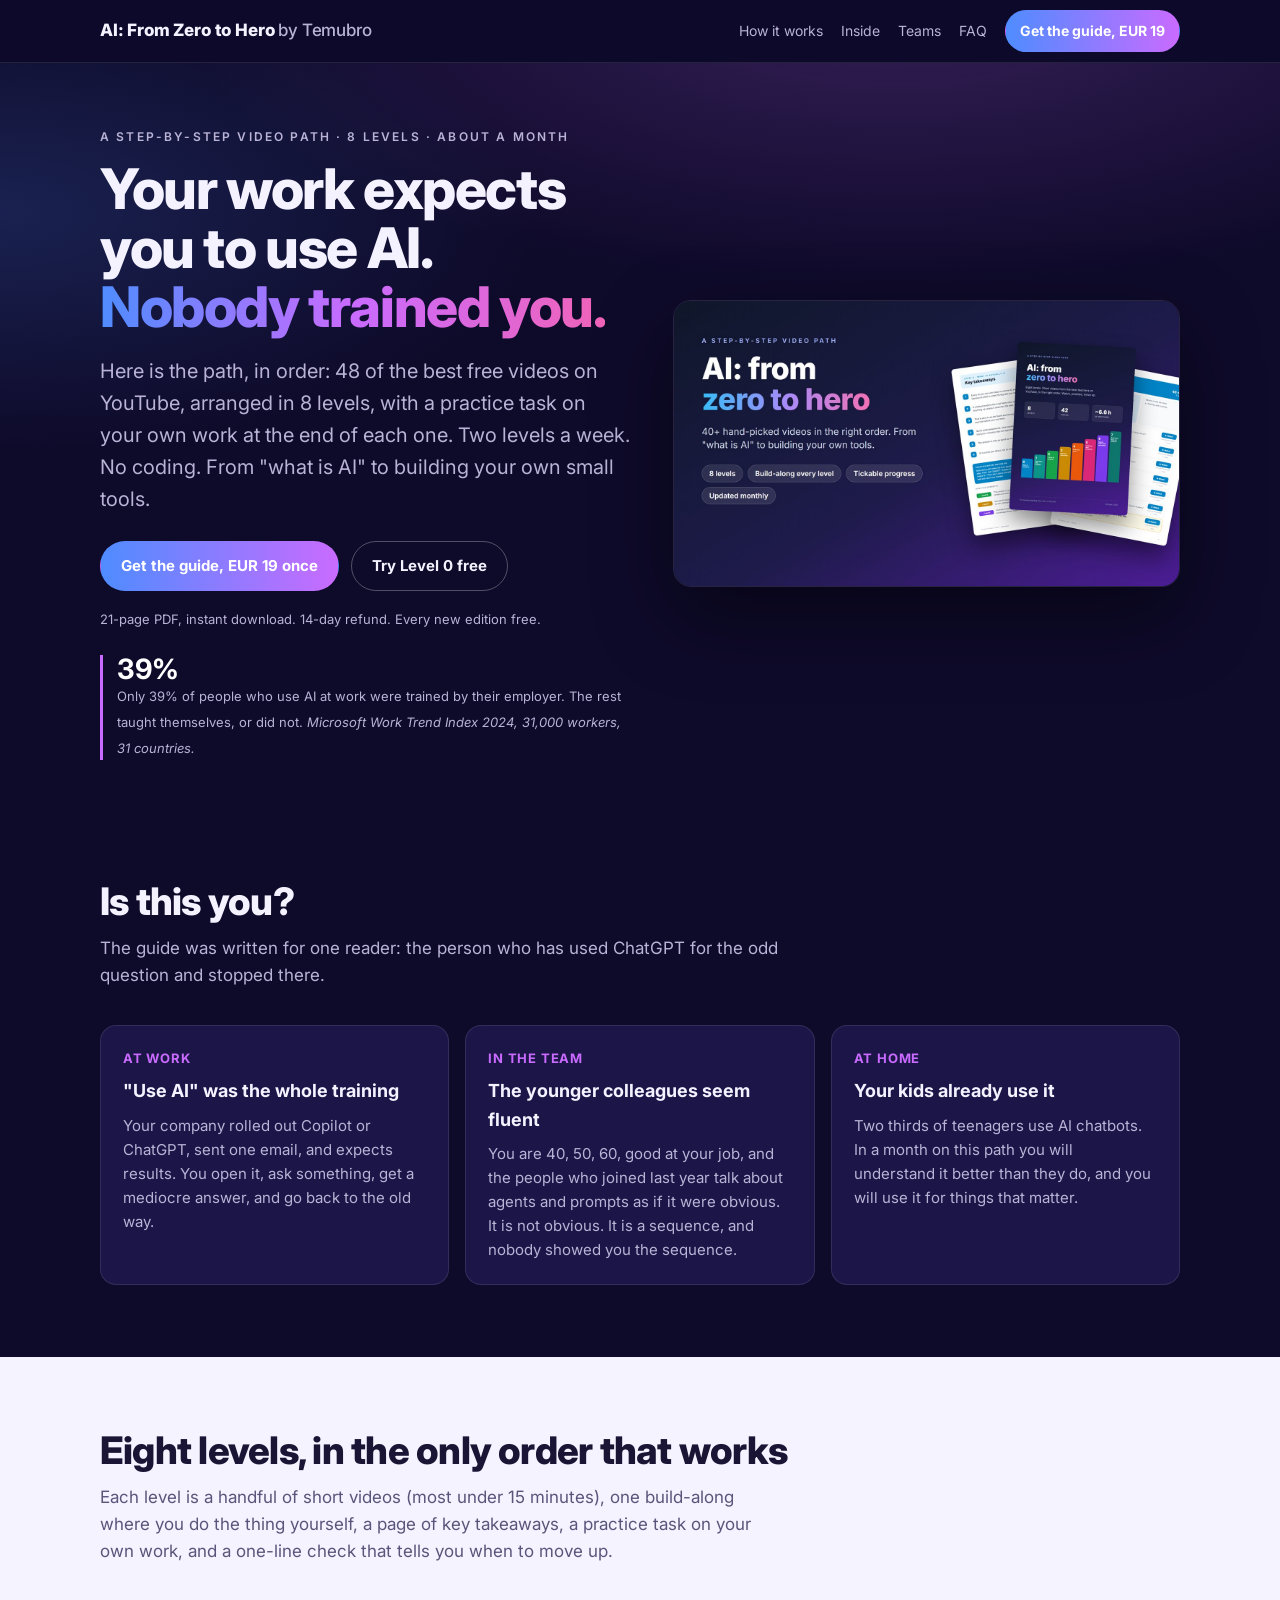
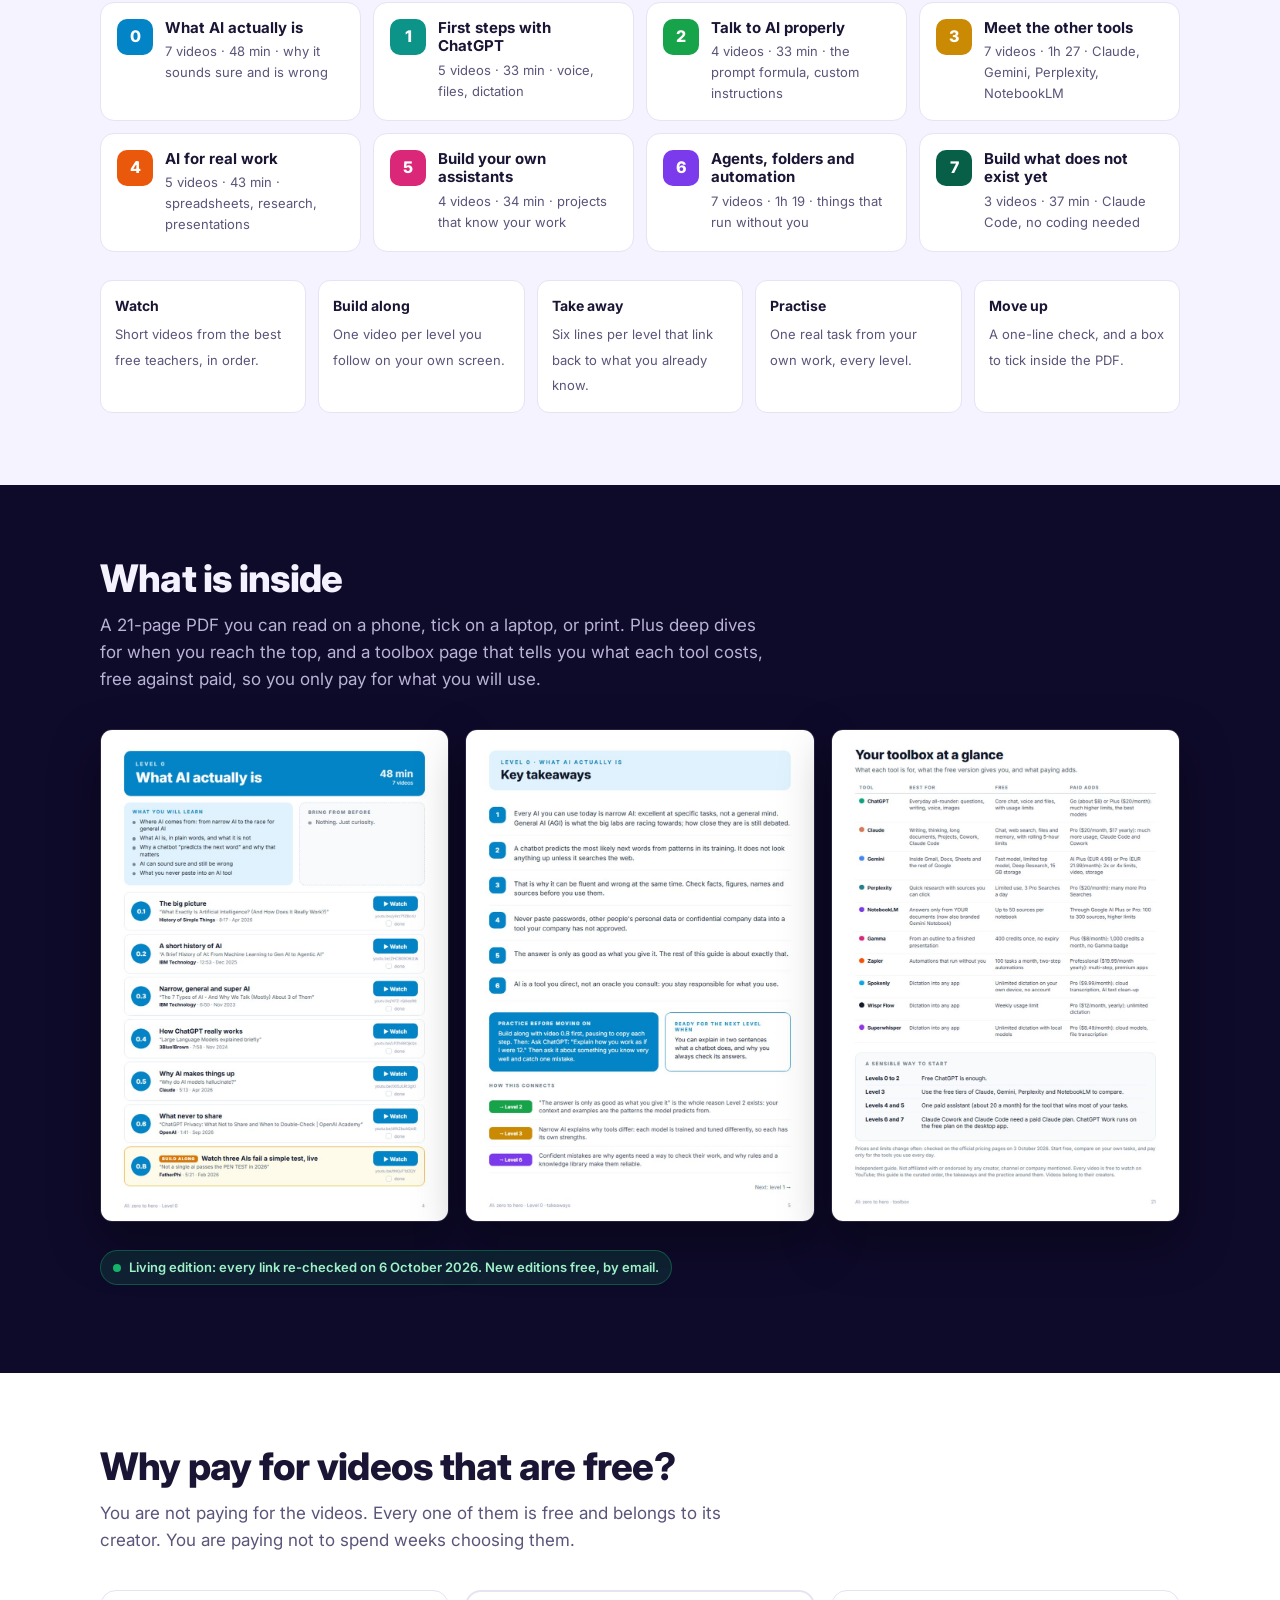
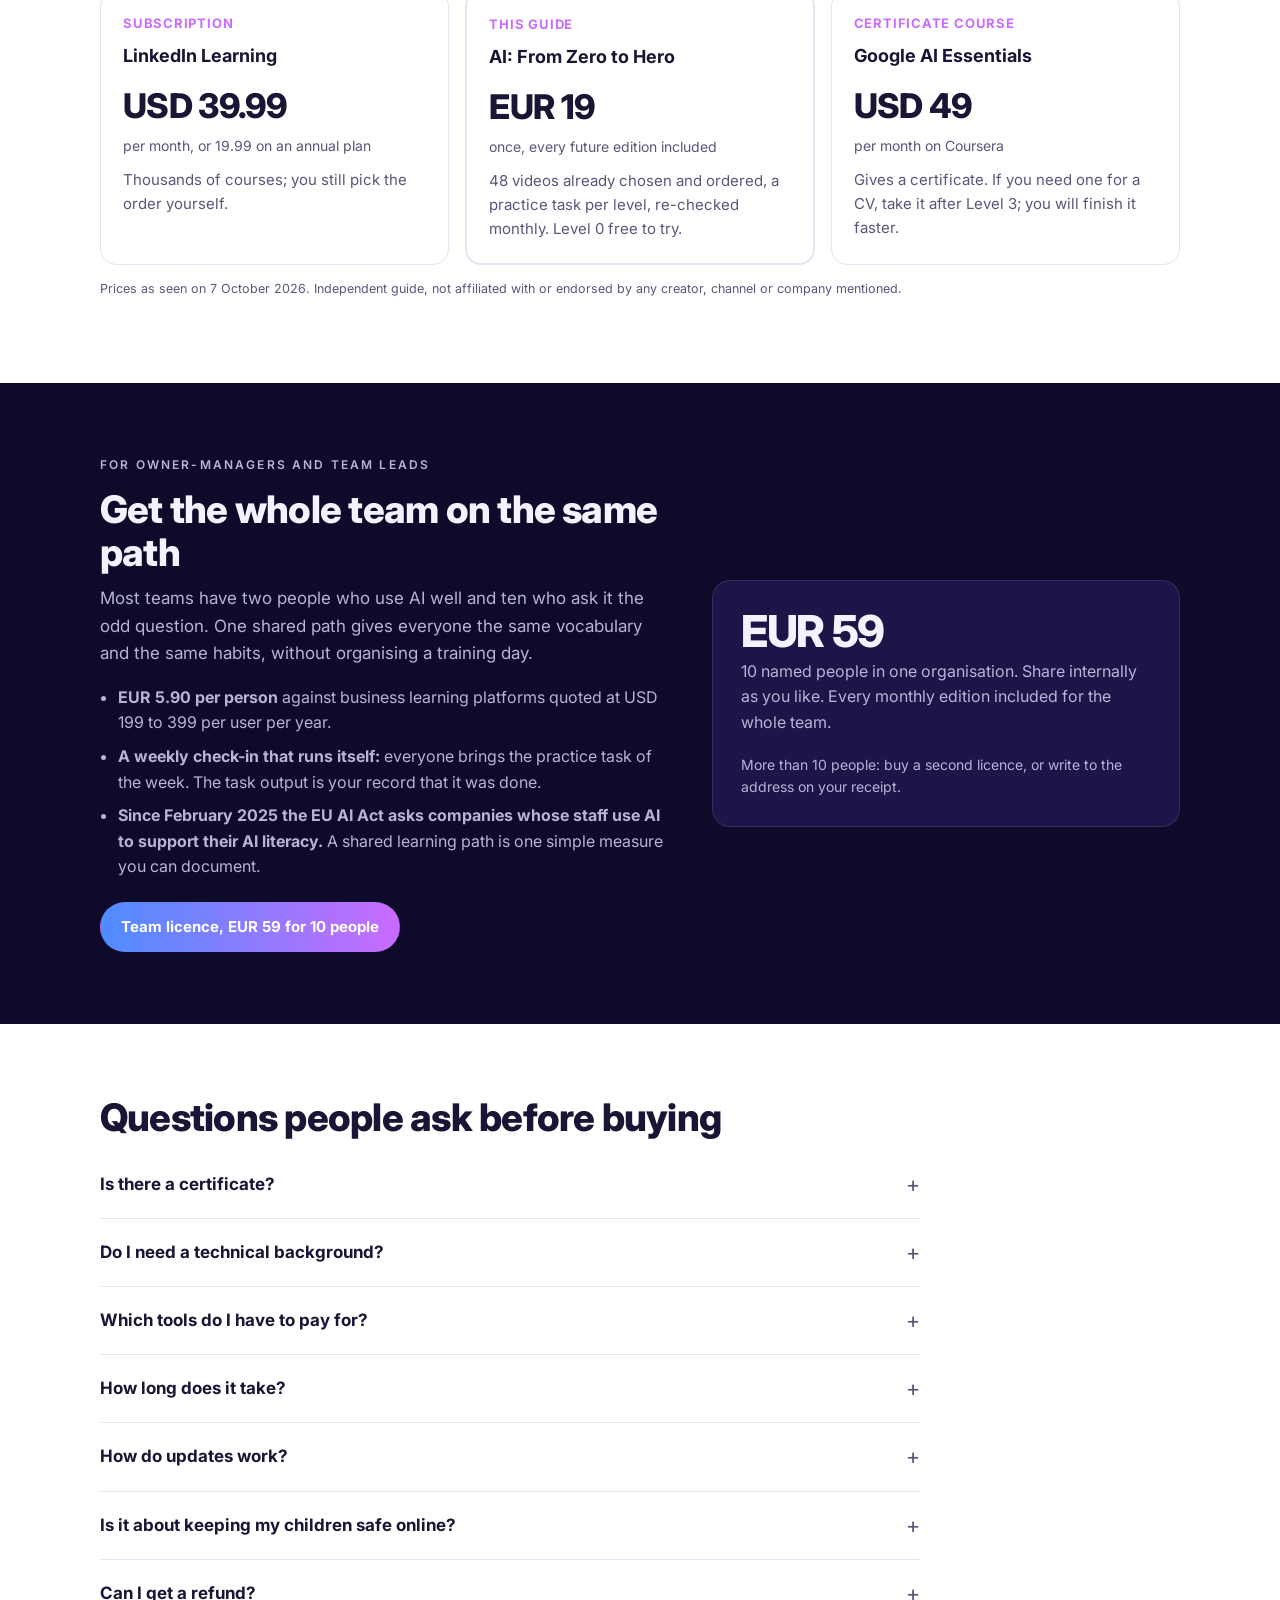
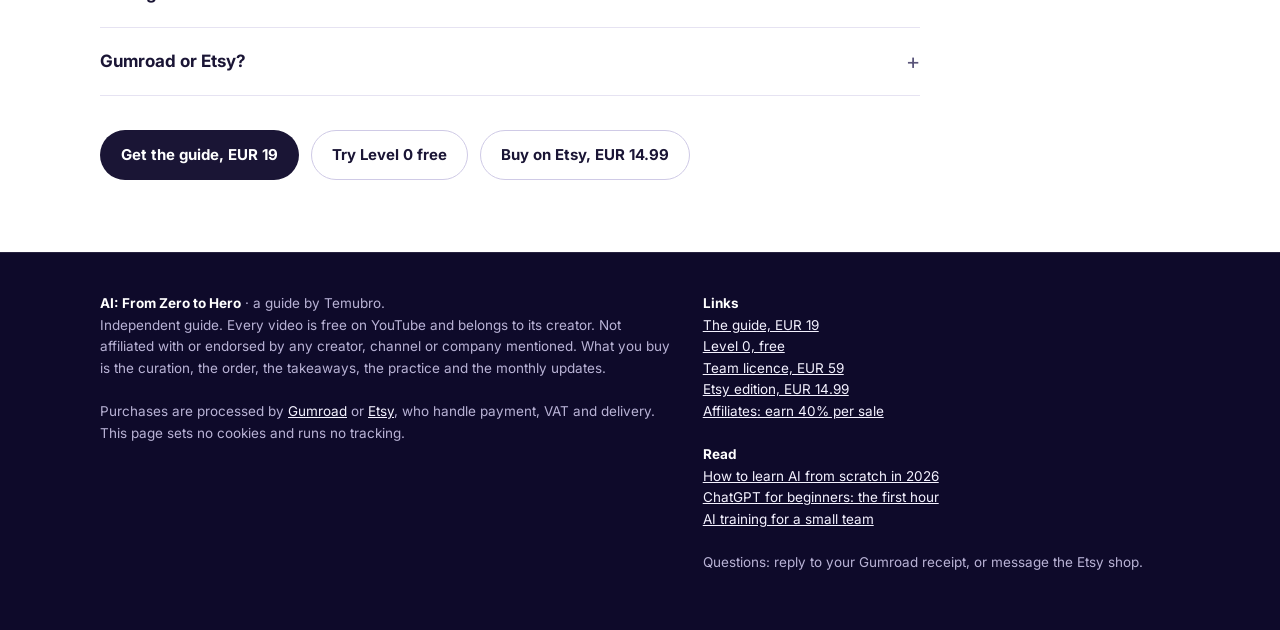
==== commit 04d18d10: "Three question pages, llms.txt, internal links, sitemap" ====
--- a/index.html
+++ b/index.html
@@ -264,6 +264,10 @@
     <a href="https://temubro.gumroad.com/l/team-10">Team licence, EUR 59</a><br>
     <a href="https://temubro.etsy.com">Etsy edition, EUR 14.99</a><br>
     <a href="https://temubro.gumroad.com/affiliates">Affiliates: earn 40% per sale</a><br><br>
+    <b style="color:#fff">Read</b><br>
+    <a href="/learn-ai-from-scratch/">How to learn AI from scratch in 2026</a><br>
+    <a href="/chatgpt-for-beginners/">ChatGPT for beginners: the first hour</a><br>
+    <a href="/ai-training-for-small-teams/">AI training for a small team</a><br><br>
     Questions: reply to your Gumroad receipt, or message the Etsy shop.
   </div>
 </div></footer>
